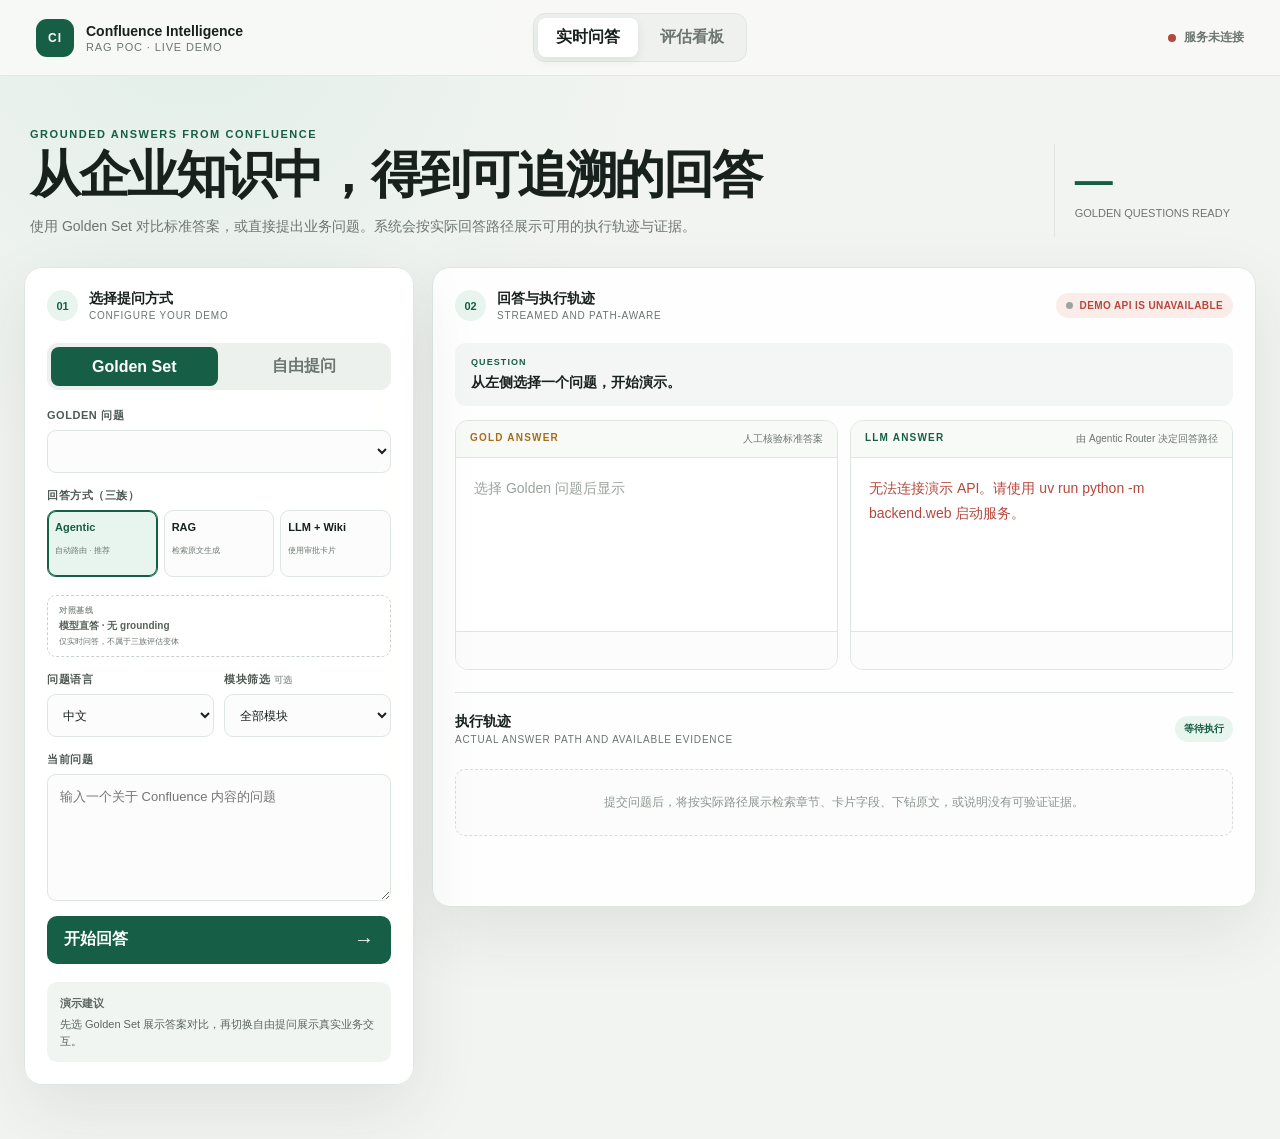
==== frontend/index.html @ 21d2061f "Refine frontend answer families and eval comparison" ====
<!doctype html>
<html lang="zh-CN">
  <head>
    <meta charset="utf-8" />
    <meta name="viewport" content="width=device-width, initial-scale=1" />
    <title>Confluence Intelligence · RAG PoC</title>
    <link rel="stylesheet" href="./style.css" />
  </head>
  <body>
    <header class="topbar">
      <a class="brand" href="#">
        <span class="brand-mark">CI</span>
        <span>
          <strong>Confluence Intelligence</strong>
          <small>RAG PoC · Live Demo</small>
        </span>
      </a>
      <nav class="tabs" aria-label="Main navigation">
        <button class="tab is-active" type="button" data-view="chat">实时问答</button>
        <button class="tab" type="button" data-view="evaluation">评估看板</button>
      </nav>
      <div id="systemStatus" class="system-status"><span></span>正在连接</div>
    </header>

    <div id="demoBanner" class="demo-banner" hidden></div>

    <main>
      <section id="chatView" class="view">
        <div class="hero">
          <div>
            <div class="eyebrow">Grounded answers from Confluence</div>
            <h1>从企业知识中，得到可追溯的回答</h1>
            <p>使用 Golden Set 对比标准答案，或直接提出业务问题。系统会按实际回答路径展示可用的执行轨迹与证据。</p>
          </div>
          <div class="hero-stat">
            <span id="goldenCount">—</span>
            <small>Golden questions ready</small>
          </div>
        </div>

        <div class="demo-layout">
          <aside class="control-panel">
            <div class="panel-title">
              <span>01</span>
              <div><strong>选择提问方式</strong><small>Configure your demo</small></div>
            </div>

            <div class="mode-switch" role="group" aria-label="Question mode">
              <button id="goldenModeBtn" class="is-active" type="button">Golden Set</button>
              <button id="freeModeBtn" type="button">自由提问</button>
            </div>

            <label class="field golden-only">
              <span>Golden 问题</span>
              <select id="goldenSelect"></select>
            </label>

            <div class="field">
              <span>回答方式（三族）</span>
              <div id="answerFamilyControl" class="answer-family-control" role="group" aria-label="Answer family">
                <button class="answer-family is-active" type="button" data-answer-family="agentic">
                  <strong>Agentic</strong><small>自动路由 · 推荐</small>
                </button>
                <button class="answer-family" type="button" data-answer-family="rag">
                  <strong>RAG</strong><small>检索原文生成</small>
                </button>
                <button class="answer-family" type="button" data-answer-family="llm-wiki">
                  <strong>LLM + Wiki</strong><small>使用审批卡片</small>
                </button>
              </div>
              <small id="answerModeHint" class="field-hint"></small>
            </div>

            <label id="cardModeField" class="field is-hidden">
              <span>LLM + Wiki 子模式</span>
              <select id="cardModeSelect">
                <option value="card-direct">卡片直答</option>
                <option value="card-grounding">卡片 + 回原文取证</option>
              </select>
            </label>

            <button id="directBaselineBtn" class="baseline-button" type="button" data-answer-family="llm-direct">
              <span>对照基线</span><strong>模型直答 · 无 grounding</strong><small>仅实时问答，不属于三族评估变体</small>
            </button>

            <div class="field-row">
              <label class="field golden-only">
                <span>问题语言</span>
                <select id="languageSelect">
                  <option value="zh">中文</option>
                  <option value="en">English</option>
                </select>
              </label>
              <label class="field">
                <span>模块筛选 <em>可选</em></span>
                <select id="moduleSelect">
                  <option value="">全部模块</option>
                </select>
              </label>
            </div>

            <form id="questionForm">
              <label class="field">
                <span>当前问题</span>
                <textarea id="queryInput" rows="5" placeholder="输入一个关于 Confluence 内容的问题"></textarea>
              </label>
              <button id="askBtn" class="primary-button" type="submit">
                <span>开始回答</span><span aria-hidden="true">→</span>
              </button>
            </form>

            <div class="tip">
              <strong>演示建议</strong>
              <span>先选 Golden Set 展示答案对比，再切换自由提问展示真实业务交互。</span>
            </div>
          </aside>

          <section class="answer-panel">
            <div class="answer-topline">
              <div class="panel-title">
                <span>02</span>
                <div><strong>回答与执行轨迹</strong><small>Streamed and path-aware</small></div>
              </div>
              <div id="answerStatus" class="answer-status is-idle"><i></i><span>等待提问</span></div>
            </div>

            <div id="activeQuestion" class="active-question">
              <small>QUESTION</small>
              <strong>从左侧选择一个问题，开始演示。</strong>
            </div>

            <div id="comparisonGrid" class="comparison-grid">
              <article id="goldAnswerCard" class="answer-card gold-card">
                <header><span>GOLD ANSWER</span><small>人工核验标准答案</small></header>
                <div id="goldAnswer" class="answer-copy is-empty">选择 Golden 问题后显示</div>
                <footer id="goldMeta"></footer>
              </article>
              <article class="answer-card llm-card">
                <header><span>LLM ANSWER</span><small id="answerSourceLabel">由 Agentic Router 决定回答路径</small></header>
                <div id="llmAnswer" class="answer-copy is-empty">回答将在这里流式显示</div>
                <footer id="llmMeta"></footer>
              </article>
            </div>

            <div class="evidence-section">
              <div class="evidence-heading">
                <div><strong id="evidenceTitle">执行轨迹</strong><span id="evidenceSubtitle">Actual answer path and available evidence</span></div>
                <span id="evidenceCount" class="count-chip">等待执行</span>
              </div>
              <div id="executionTrace" class="execution-trace"></div>
              <div id="evidenceList" class="evidence-list">
                <div class="empty-state">提交问题后，将按实际路径展示检索章节、卡片字段、下钻原文，或说明没有可验证证据。</div>
              </div>
            </div>
          </section>
        </div>
      </section>

      <section id="evaluationView" class="view evaluation-dashboard" hidden>
        <div class="eval-heading">
          <div><div class="eyebrow">Offline evaluation</div><h1>评估看板</h1><p>同一冻结 Golden Set 下的方案横向对比。</p></div>
          <div class="eval-actions">
            <button id="reloadEvalBtn" type="button">刷新报告</button>
            <button id="printEvalBtn" type="button">导出 / 打印</button>
          </div>
        </div>
        <div id="evalNotice" class="eval-notice" hidden></div>
        <div id="evalReportContent" hidden>
          <section id="overview" class="overview"></section>
          <section class="eval-band">
            <div class="section-header"><h2>三族横向对比</h2><p>每族选择 recall@8 最好的评估变体，对比召回、忠实度、卡片覆盖和下钻风险。</p></div>
            <div id="familyComparison" class="family-comparison"></div>
          </section>
          <section class="eval-band">
            <div class="section-header"><h2>Variant Ladder</h2><p>查看各技术变体的 recall@8 分布；方案结论需结合三族横向指标与真实评估数据。</p></div>
            <div id="variantChart" class="chart"></div>
            <div id="variantTable" class="table-wrap"></div>
          </section>

          <section class="eval-band eval-split">
            <div>
              <div class="section-header">
                <h2>Card Value</h2>
                <p>Association recall 展示页面覆盖率；drill miss rate 展示精确答案风险。</p>
              </div>
              <div id="cardMetrics" class="metric-list"></div>
            </div>
            <div>
              <div class="section-header">
                <h2>Golden Types</h2>
                <p>覆盖单跳、多跳、精确查找、指针下钻和无答案问题。</p>
              </div>
              <div id="typeDistribution" class="type-list"></div>
            </div>
          </section>

          <section class="eval-band">
            <div class="section-header eval-controls-header">
              <div>
                <h2>Question Drilldown</h2>
                <p>按方案与问题类型检查召回章节、答案和 grounding 行为。</p>
              </div>
              <div class="eval-filters">
                <select id="variantSelect"></select>
                <select id="typeSelect"><option value="all">全部类型</option></select>
              </div>
            </div>
            <div id="items" class="eval-items"></div>
          </section>
        </div>
      </section>
    </main>

    <script src="./app.js"></script>
  </body>
</html>
---- frontend/style.css ----
:root {
  --bg: #f2f4f1;
  --panel: #ffffff;
  --ink: #18211d;
  --muted: #6c756f;
  --line: #dfe5e0;
  --green: #165f46;
  --green-bright: #20a474;
  --green-soft: #e8f5ef;
  --gold: #a56e18;
  --gold-soft: #fbf4e5;
  --red: #b5473c;
  --shadow: 0 24px 70px rgba(31, 48, 39, 0.09);
}

* { box-sizing: border-box; }
body {
  margin: 0;
  min-width: 320px;
  color: var(--ink);
  background: radial-gradient(circle at 15% 0%, #e3efe9 0, transparent 30%), var(--bg);
  font-family: Inter, "Segoe UI", "Microsoft YaHei", sans-serif;
}
button, select, textarea { font: inherit; }
button, select { cursor: pointer; }
button:focus-visible, select:focus-visible, textarea:focus-visible { outline: 3px solid rgba(32, 164, 116, .2); outline-offset: 2px; }
[hidden], .is-hidden { display: none !important; }

.topbar {
  position: sticky; top: 0; z-index: 10;
  display: grid; grid-template-columns: 1fr auto 1fr; align-items: center; gap: 24px;
  min-height: 76px; padding: 0 36px;
  border-bottom: 1px solid rgba(223, 229, 224, .85);
  background: rgba(249, 250, 248, .9); backdrop-filter: blur(18px);
}
.brand { display: flex; align-items: center; gap: 12px; color: inherit; text-decoration: none; width: fit-content; }
.brand-mark { display: grid; place-items: center; width: 38px; height: 38px; border-radius: 11px; color: white; background: var(--green); font-size: 12px; font-weight: 800; letter-spacing: .08em; }
.brand strong, .brand small { display: block; }
.brand strong { font-size: 14px; }
.brand small { margin-top: 2px; color: var(--muted); font-size: 11px; text-transform: uppercase; letter-spacing: .08em; }
.tabs { display: flex; gap: 4px; padding: 4px; border: 1px solid var(--line); border-radius: 12px; background: #eef1ee; }
.tab { padding: 9px 18px; border: 0; border-radius: 8px; color: var(--muted); background: transparent; font-weight: 700; }
.tab.is-active { color: var(--ink); background: white; box-shadow: 0 3px 12px rgba(25, 45, 34, .08); }
.system-status { justify-self: end; display: flex; align-items: center; gap: 8px; color: var(--muted); font-size: 12px; font-weight: 700; }
.system-status span { width: 8px; height: 8px; border-radius: 50%; background: #9aa39d; }
.system-status.is-online span { background: var(--green-bright); box-shadow: 0 0 0 5px rgba(32, 164, 116, .12); }
.system-status.is-error span { background: var(--red); }
.demo-banner { display: flex; gap: 14px; padding: 10px 36px; color: #795010; background: var(--gold-soft); border-bottom: 1px solid #ead8b4; font-size: 12px; }

main { width: min(1480px, calc(100% - 48px)); margin: 0 auto 54px; }
.hero { display: flex; justify-content: space-between; align-items: end; gap: 30px; padding: 52px 6px 30px; }
.eyebrow { color: var(--green); font-size: 11px; font-weight: 800; letter-spacing: .14em; text-transform: uppercase; }
h1, h2, p { margin: 0; }
h1 { margin-top: 8px; max-width: 760px; font-size: clamp(30px, 4vw, 52px); line-height: 1.07; letter-spacing: -.045em; }
.hero p, .eval-heading p { margin-top: 12px; color: var(--muted); font-size: 14px; line-height: 1.6; }
.hero-stat { min-width: 170px; padding: 18px 20px; border-left: 1px solid var(--line); }
.hero-stat span, .hero-stat small { display: block; }
.hero-stat span { font-size: 38px; line-height: 1; font-weight: 800; color: var(--green); }
.hero-stat small { margin-top: 7px; color: var(--muted); font-size: 11px; text-transform: uppercase; }

.demo-layout { display: grid; grid-template-columns: 390px minmax(0, 1fr); gap: 18px; align-items: start; }
.control-panel, .answer-panel, .eval-band, .kpi {
  border: 1px solid var(--line); border-radius: 18px; background: rgba(255, 255, 255, .94); box-shadow: var(--shadow);
}
.control-panel { position: sticky; top: 96px; padding: 22px; }
.answer-panel { min-height: 640px; padding: 22px; }
.panel-title { display: flex; align-items: center; gap: 11px; }
.panel-title > span { display: grid; place-items: center; width: 31px; height: 31px; border-radius: 50%; color: var(--green); background: var(--green-soft); font-size: 11px; font-weight: 800; }
.panel-title strong, .panel-title small { display: block; }
.panel-title strong { font-size: 14px; }
.panel-title small { margin-top: 2px; color: var(--muted); font-size: 10px; letter-spacing: .08em; text-transform: uppercase; }
.mode-switch { display: grid; grid-template-columns: 1fr 1fr; gap: 3px; margin: 22px 0 18px; padding: 4px; border-radius: 11px; background: #edf1ee; }
.mode-switch button { min-height: 39px; border: 0; border-radius: 8px; color: var(--muted); background: transparent; font-weight: 700; }
.mode-switch button.is-active { color: white; background: var(--green); }
.field { display: grid; gap: 7px; margin-bottom: 15px; }
.field > span { color: #4f5953; font-size: 11px; font-weight: 800; letter-spacing: .05em; text-transform: uppercase; }
.field em { color: #9aa39d; font-size: 9px; font-style: normal; }
.field-hint { margin-top: -1px; color: var(--muted); font-size: 10px; line-height: 1.45; }
.answer-family-control { display: grid; grid-template-columns: repeat(3, 1fr); gap: 6px; }
.answer-family {
  display: grid; gap: 4px; min-width: 0; min-height: 67px; padding: 10px 7px;
  border: 1px solid var(--line); border-radius: 9px; color: var(--muted); background: #fbfcfb; text-align: left;
}
.answer-family strong, .answer-family small { overflow: hidden; text-overflow: ellipsis; }
.answer-family strong { color: var(--ink); font-size: 11px; white-space: nowrap; }
.answer-family small { font-size: 8px; line-height: 1.35; }
.answer-family.is-active { border-color: var(--green); background: var(--green-soft); box-shadow: inset 0 0 0 1px var(--green); }
.answer-family.is-active strong { color: var(--green); }
.baseline-button {
  display: grid; gap: 3px; width: 100%; margin: -4px 0 15px; padding: 9px 11px;
  border: 1px dashed #c9d1cc; border-radius: 9px; color: var(--muted); background: transparent; text-align: left;
}
.baseline-button span { color: #8b958f; font-size: 8px; font-weight: 800; letter-spacing: .08em; text-transform: uppercase; }
.baseline-button strong { color: #566159; font-size: 10px; }
.baseline-button small { font-size: 8px; }
.baseline-button.is-active { border-style: solid; border-color: #a56e18; background: var(--gold-soft); }
.field-row { display: grid; grid-template-columns: 1fr 1fr; gap: 10px; }
select, textarea { width: 100%; border: 1px solid var(--line); border-radius: 9px; color: var(--ink); background: #fbfcfb; }
select { min-height: 43px; padding: 0 11px; font-size: 12px; }
textarea { min-height: 118px; padding: 12px; resize: vertical; font-size: 13px; line-height: 1.55; }
textarea[readonly] { color: #46514a; background: #f3f6f4; }
.primary-button { display: flex; justify-content: space-between; align-items: center; width: 100%; min-height: 48px; padding: 0 17px; border: 0; border-radius: 10px; color: white; background: var(--green); font-weight: 800; }
.primary-button:hover { background: #0f523b; }
.primary-button:disabled { cursor: wait; opacity: .65; }
.primary-button span:last-child { font-size: 20px; font-weight: 400; }
.tip { display: grid; gap: 5px; margin-top: 18px; padding: 13px; border-radius: 10px; color: #5b655f; background: #f1f5f2; font-size: 11px; line-height: 1.5; }

.answer-topline, .evidence-heading, .eval-heading { display: flex; justify-content: space-between; align-items: center; gap: 20px; }
.answer-status { display: flex; align-items: center; gap: 7px; padding: 7px 10px; border-radius: 999px; color: var(--muted); background: #f1f3f1; font-size: 10px; font-weight: 800; text-transform: uppercase; letter-spacing: .04em; }
.answer-status i { width: 7px; height: 7px; border-radius: 50%; background: #9ca49f; }
.answer-status.is-working { color: var(--green); background: var(--green-soft); }
.answer-status.is-working i { background: var(--green-bright); animation: pulse 1s infinite; }
.answer-status.is-complete { color: var(--green); background: var(--green-soft); }
.answer-status.is-complete i { background: var(--green-bright); }
.answer-status.is-error { color: var(--red); background: #faece9; }
.active-question { margin: 22px 0 14px; padding: 14px 16px; border-radius: 11px; background: #f3f6f4; }
.active-question small, .active-question strong { display: block; }
.active-question small { margin-bottom: 5px; color: var(--green); font-size: 9px; font-weight: 800; letter-spacing: .12em; }
.active-question strong { font-size: 14px; line-height: 1.45; }
.comparison-grid { display: grid; grid-template-columns: 1fr 1fr; gap: 12px; }
.comparison-grid.single { grid-template-columns: 1fr; }
.answer-card { display: flex; flex-direction: column; min-height: 250px; overflow: hidden; border: 1px solid var(--line); border-radius: 13px; background: white; }
.answer-card header { display: flex; justify-content: space-between; gap: 10px; padding: 11px 14px; border-bottom: 1px solid var(--line); background: #f8faf8; }
.answer-card header span { color: var(--green); font-size: 10px; font-weight: 900; letter-spacing: .12em; }
.gold-card header span { color: var(--gold); }
.answer-card header small { color: var(--muted); font-size: 10px; }
.answer-copy { flex: 1; padding: 18px; font-size: 14px; line-height: 1.72; white-space: pre-wrap; }
.answer-copy.is-empty { color: #9aa39d; }
.answer-copy.streaming::after { content: ""; display: inline-block; width: 7px; height: 15px; margin-left: 3px; vertical-align: -2px; background: var(--green); animation: blink .8s infinite; }
.error-copy { color: var(--red); }
.answer-card footer { display: flex; flex-wrap: wrap; gap: 6px; min-height: 38px; padding: 8px 12px; border-top: 1px solid var(--line); background: #fbfcfb; }
.answer-card footer span, .module-tags span { padding: 4px 7px; border-radius: 999px; color: #5e6c64; background: #edf2ef; font-size: 9px; font-weight: 700; }
.evidence-section { margin-top: 22px; padding-top: 20px; border-top: 1px solid var(--line); }
.evidence-heading strong, .evidence-heading span { display: block; }
.evidence-heading strong { font-size: 14px; }
.evidence-heading div > span { margin-top: 3px; color: var(--muted); font-size: 10px; text-transform: uppercase; letter-spacing: .08em; }
.count-chip { padding: 6px 9px; border-radius: 999px; color: var(--green); background: var(--green-soft); font-size: 10px; font-weight: 800; }
.evidence-list { display: grid; gap: 8px; margin-top: 12px; }
.execution-trace { display: flex; flex-wrap: wrap; gap: 6px; margin-top: 12px; }
.trace-step { display: flex; align-items: center; gap: 6px; padding: 6px 8px; border: 1px solid #dce7e1; border-radius: 999px; color: #546159; background: #f4f8f5; font-size: 9px; }
.trace-step span { display: grid; place-items: center; width: 16px; height: 16px; border-radius: 50%; color: white; background: var(--green); font-size: 8px; }
.trace-step strong { font-weight: 700; }
.evidence-card { display: grid; grid-template-columns: 34px minmax(0, 1fr) auto; gap: 12px; align-items: start; padding: 12px; border: 1px solid var(--line); border-radius: 10px; background: #fbfcfb; }
.evidence-rank { color: #a4ada7; font: 700 11px Consolas, monospace; }
.evidence-title { display: flex; flex-wrap: wrap; gap: 8px; align-items: center; }
.evidence-title a, .evidence-title strong { color: var(--ink); font-size: 12px; font-weight: 800; text-decoration: none; }
.evidence-title a:hover { color: var(--green); }
.evidence-title code { color: var(--muted); font-size: 9px; }
.evidence-card p { margin: 5px 0 7px; color: var(--muted); font-size: 10px; }
.module-tags { display: flex; flex-wrap: wrap; gap: 4px; }
.score-value { color: var(--green); font: 700 10px Consolas, monospace; }
.evidence-kind { padding: 4px 7px; border-radius: 999px; color: #6d5a28; background: var(--gold-soft); font-size: 8px; font-weight: 800; text-transform: uppercase; }
.card-evidence { display: grid; grid-template-columns: 34px minmax(0, 1fr); gap: 12px; padding: 13px; border: 1px solid #dce7e1; border-radius: 10px; background: #f8fbf9; }
.card-field-title { display: flex; flex-wrap: wrap; gap: 7px; align-items: center; }
.card-field-title strong { font-size: 12px; }
.card-field-title span { padding: 4px 7px; border-radius: 999px; color: var(--green); background: var(--green-soft); font-size: 8px; font-weight: 800; }
.card-evidence p { margin: 7px 0; color: #4f5c55; font-size: 11px; line-height: 1.55; }
.card-sources { display: flex; flex-wrap: wrap; gap: 5px; }
.card-sources a { color: #66736b; font-size: 9px; text-decoration: underline; text-decoration-color: #b9c6be; text-underline-offset: 2px; }
.empty-state { padding: 24px; border: 1px dashed #d7ddd8; border-radius: 10px; color: #8c9690; background: #fbfcfb; text-align: center; font-size: 12px; }
.empty-state.is-loading { color: var(--green); }

.eval-heading { padding: 52px 4px 28px; }
.eval-heading button { min-height: 40px; padding: 0 14px; border: 1px solid var(--line); border-radius: 9px; background: white; font-weight: 700; }
.overview { display: grid; grid-template-columns: repeat(4, 1fr); gap: 12px; }
.kpi { display: grid; gap: 8px; min-height: 130px; padding: 18px; }
.kpi span, .kpi small { color: var(--muted); font-size: 11px; }
.kpi strong { margin-top: 8px; font-size: 24px; }
.eval-band { margin-top: 14px; padding: 22px; }
.section-header { margin-bottom: 18px; }
.section-header h2 { font-size: 18px; }
.section-header p { margin-top: 5px; color: var(--muted); font-size: 11px; }
.family-comparison { display: grid; grid-template-columns: repeat(3, 1fr); gap: 10px; }
.family-demo-note { grid-column: 1 / -1; padding: 10px 12px; border: 1px solid #ead8b4; border-radius: 9px; color: #795010; background: var(--gold-soft); font-size: 10px; }
.family-card { overflow: hidden; border: 1px solid var(--line); border-radius: 11px; background: #fbfcfb; }
.family-card header { display: grid; gap: 7px; min-height: 98px; padding: 14px; border-bottom: 1px solid var(--line); }
.family-card header div { display: grid; gap: 5px; }
.family-card header span { color: var(--green); font-size: 12px; font-weight: 900; }
.family-card header strong { font-size: 10px; line-height: 1.4; }
.family-card header small { color: var(--muted); font-size: 9px; line-height: 1.4; }
.family-card.llm-wiki header span { color: #6f4bb2; }
.family-card.agentic header span { color: #176b87; }
.family-metrics { display: grid; grid-template-columns: 1fr 1fr; }
.family-metric { display: grid; gap: 4px; padding: 11px 13px; border-right: 1px solid var(--line); border-bottom: 1px solid var(--line); }
.family-metric:nth-child(even) { border-right: 0; }
.family-metric:nth-last-child(-n + 2) { border-bottom: 0; }
.family-metric span { color: var(--muted); font-size: 8px; font-weight: 800; letter-spacing: .04em; text-transform: uppercase; }
.family-metric strong { font-size: 17px; }
.family-metric strong.good { color: var(--green); }
.family-metric strong.warn { color: #9a5c11; }
.family-metric strong.bad { color: var(--red); }
.family-metric strong.neutral { color: var(--muted); }
.chart { display: grid; gap: 8px; margin-bottom: 20px; }
.bar-row { display: grid; grid-template-columns: 260px 1fr 50px; gap: 12px; align-items: center; }
.bar-row > div:first-child { display: flex; gap: 8px; min-width: 0; font-size: 11px; }
.bar-row span { overflow: hidden; color: var(--muted); text-overflow: ellipsis; white-space: nowrap; }
.bar-track { height: 10px; overflow: hidden; border-radius: 999px; background: #edf1ee; }
.bar-track i { display: block; height: 100%; border-radius: inherit; background: linear-gradient(90deg, var(--green), var(--green-bright)); }
.bar-row b { color: var(--green); font-size: 11px; text-align: right; }
.table-wrap { overflow: auto; border: 1px solid var(--line); border-radius: 10px; }
table { width: 100%; border-collapse: collapse; font-size: 11px; }
th, td { padding: 11px; border-bottom: 1px solid var(--line); text-align: left; white-space: nowrap; }
th { color: var(--muted); background: #f6f8f6; }
.eval-actions, .eval-filters { display: flex; gap: 8px; align-items: center; }
.eval-notice { margin-top: 16px; }
.demo-gate { display: flex; align-items: center; justify-content: space-between; gap: 20px; padding: 20px; border: 1px solid #ead8b4; border-radius: 13px; color: #6e4b16; background: var(--gold-soft); }
.demo-gate strong { font-size: 14px; }
.demo-gate p { margin-top: 6px; color: #86632b; font-size: 11px; line-height: 1.55; }
.demo-gate button { flex: 0 0 auto; min-height: 40px; padding: 0 14px; border: 1px solid #d8bd88; border-radius: 9px; color: #6e4b16; background: white; font-weight: 800; }
.eval-split { display: grid; grid-template-columns: 1.2fr .8fr; gap: 24px; }
.eval-controls-header { display: flex; flex-direction: row; justify-content: space-between; align-items: start; gap: 18px; }
.eval-filters select { width: auto; min-width: 180px; background: white; }
.eval-kpi-top { display: flex; align-items: center; justify-content: space-between; gap: 12px; }
.eval-kpi-top i { width: 9px; height: 9px; border-radius: 50%; background: #9ca49f; box-shadow: 0 0 0 4px rgba(108, 117, 111, .12); }
.eval-kpi-top i.primary, .eval-kpi-top i.neutral { background: var(--green); box-shadow: 0 0 0 4px rgba(22, 95, 70, .12); }
.eval-kpi-top i.good { background: var(--green-bright); box-shadow: 0 0 0 4px rgba(32, 164, 116, .12); }
.eval-kpi-top i.warn { background: #ba721a; box-shadow: 0 0 0 4px rgba(186, 114, 26, .12); }
.eval-kpi-top i.bad { background: var(--red); box-shadow: 0 0 0 4px rgba(181, 71, 60, .12); }
.kpi small.good { color: var(--green); }
.kpi small.warn { color: #9a5c11; }
.kpi small.bad { color: var(--red); }
.bar-row.is-leader { padding: 7px 9px; border: 1px solid #cfe8dc; border-radius: 8px; background: var(--green-soft); }
.bar-track i.good { background: linear-gradient(90deg, var(--green), var(--green-bright)); }
.bar-track i.warn { background: linear-gradient(90deg, #9a5c11, #d69940); }
.bar-track i.bad { background: linear-gradient(90deg, var(--red), #d9796f); }
.bar-row b.good { color: var(--green); }
.bar-row b.warn { color: #9a5c11; }
.bar-row b.bad { color: var(--red); }
.variant-name { font-weight: 800; }
.tag-row { display: flex; flex-wrap: wrap; gap: 4px; margin-top: 5px; }
.tag, .metric-chip {
  display: inline-flex; align-items: center; min-height: 21px; padding: 0 7px;
  border-radius: 999px; color: var(--muted); background: #edf2ef; font-size: 9px; font-weight: 800;
}
.tag.good, .metric-chip.good { color: var(--green); background: var(--green-soft); }
.tag.primary { color: #176b87; background: #e4f2f5; }
.tag.accent { color: #6f4bb2; background: #f0eafa; }
.metric-chip.warn { color: #9a5c11; background: #fbf1df; }
.metric-chip.bad { color: var(--red); background: #faece9; }
.metric-list, .type-list, .eval-items { display: grid; gap: 10px; }
.metric-row { display: grid; grid-template-columns: minmax(0, 1fr) auto; gap: 14px; align-items: center; padding: 12px; border: 1px solid var(--line); border-radius: 10px; background: #fbfcfb; }
.metric-row > div:first-child { display: grid; gap: 5px; }
.metric-row > div:first-child span { color: var(--muted); font-size: 10px; }
.metric-pair { display: grid; grid-template-columns: repeat(2, 110px); gap: 7px; }
.score { display: grid; gap: 3px; padding: 9px; border-radius: 8px; color: var(--muted); background: #edf2ef; }
.score span { font-size: 8px; font-weight: 800; letter-spacing: .04em; text-transform: uppercase; }
.score strong { font-size: 18px; }
.score.good { color: var(--green); background: var(--green-soft); }
.score.warn { color: #9a5c11; background: #fbf1df; }
.score.bad { color: var(--red); background: #faece9; }
.type-row { display: grid; grid-template-columns: 160px minmax(80px, 1fr) 30px; gap: 9px; align-items: center; min-height: 30px; font-size: 10px; }
.type-row > div:first-child { display: flex; align-items: center; gap: 7px; min-width: 0; }
.type-row > div:first-child i { width: 8px; height: 8px; flex: 0 0 auto; border-radius: 50%; background: var(--type-color); }
.type-row .bar-track i { background: var(--type-color); }
.type-row strong { text-align: right; }
.eval-item { padding: 13px; border: 1px solid var(--line); border-left: 4px solid var(--green-bright); border-radius: 10px; background: #fbfcfb; }
.eval-item.is-miss { border-left-color: var(--red); background: #fffafa; }
.eval-item-head { display: flex; justify-content: space-between; gap: 12px; }
.eval-item h3 { margin: 0; font-size: 12px; line-height: 1.45; }
.eval-item-head > b { height: fit-content; padding: 5px 8px; border-radius: 999px; font-size: 9px; text-transform: uppercase; }
.eval-item-head > b.good { color: var(--green); background: var(--green-soft); }
.eval-item-head > b.bad { color: var(--red); background: #faece9; }
.eval-item-tags { display: flex; flex-wrap: wrap; gap: 5px; margin-top: 7px; }
.eval-item-tags span { padding: 4px 7px; border-radius: 999px; color: #5e6c64; background: #edf2ef; font-size: 9px; }
.eval-details { display: grid; gap: 6px; margin-top: 10px; color: var(--muted); font-size: 10px; line-height: 1.5; }
.eval-details code { overflow-wrap: anywhere; white-space: normal; }

@keyframes blink { 50% { opacity: 0; } }
@keyframes pulse { 50% { transform: scale(1.5); opacity: .4; } }
@media (max-width: 1050px) {
  .topbar { grid-template-columns: 1fr auto; }
  .tabs { order: 3; grid-column: 1 / -1; justify-self: center; margin-bottom: 10px; }
  .demo-layout { grid-template-columns: 1fr; }
  .control-panel { position: static; }
}
@media (max-width: 760px) {
  .topbar { padding: 12px 16px; }
  .system-status { display: none; }
  main { width: min(100% - 24px, 1480px); }
  .hero, .eval-heading { align-items: start; flex-direction: column; padding-top: 30px; }
  .hero-stat { padding-left: 0; border-left: 0; }
  .comparison-grid, .overview { grid-template-columns: 1fr; }
  .family-comparison { grid-template-columns: 1fr; }
  .eval-split { grid-template-columns: 1fr; }
  .eval-controls-header, .eval-actions, .eval-filters, .metric-row, .demo-gate { align-items: stretch; flex-direction: column; }
  .eval-filters select { width: 100%; }
  .metric-row { grid-template-columns: 1fr; }
  .metric-pair { grid-template-columns: 1fr 1fr; }
  .type-row { grid-template-columns: 1fr; }
  .field-row { grid-template-columns: 1fr; }
  .bar-row { grid-template-columns: 1fr; }
}

@media print {
  .topbar, .demo-banner, #chatView, .eval-actions { display: none !important; }
  #evaluationView { display: block !important; }
  body { background: white; }
  main { width: 100%; margin: 0; }
  .eval-band, .kpi { box-shadow: none; break-inside: avoid; }
}
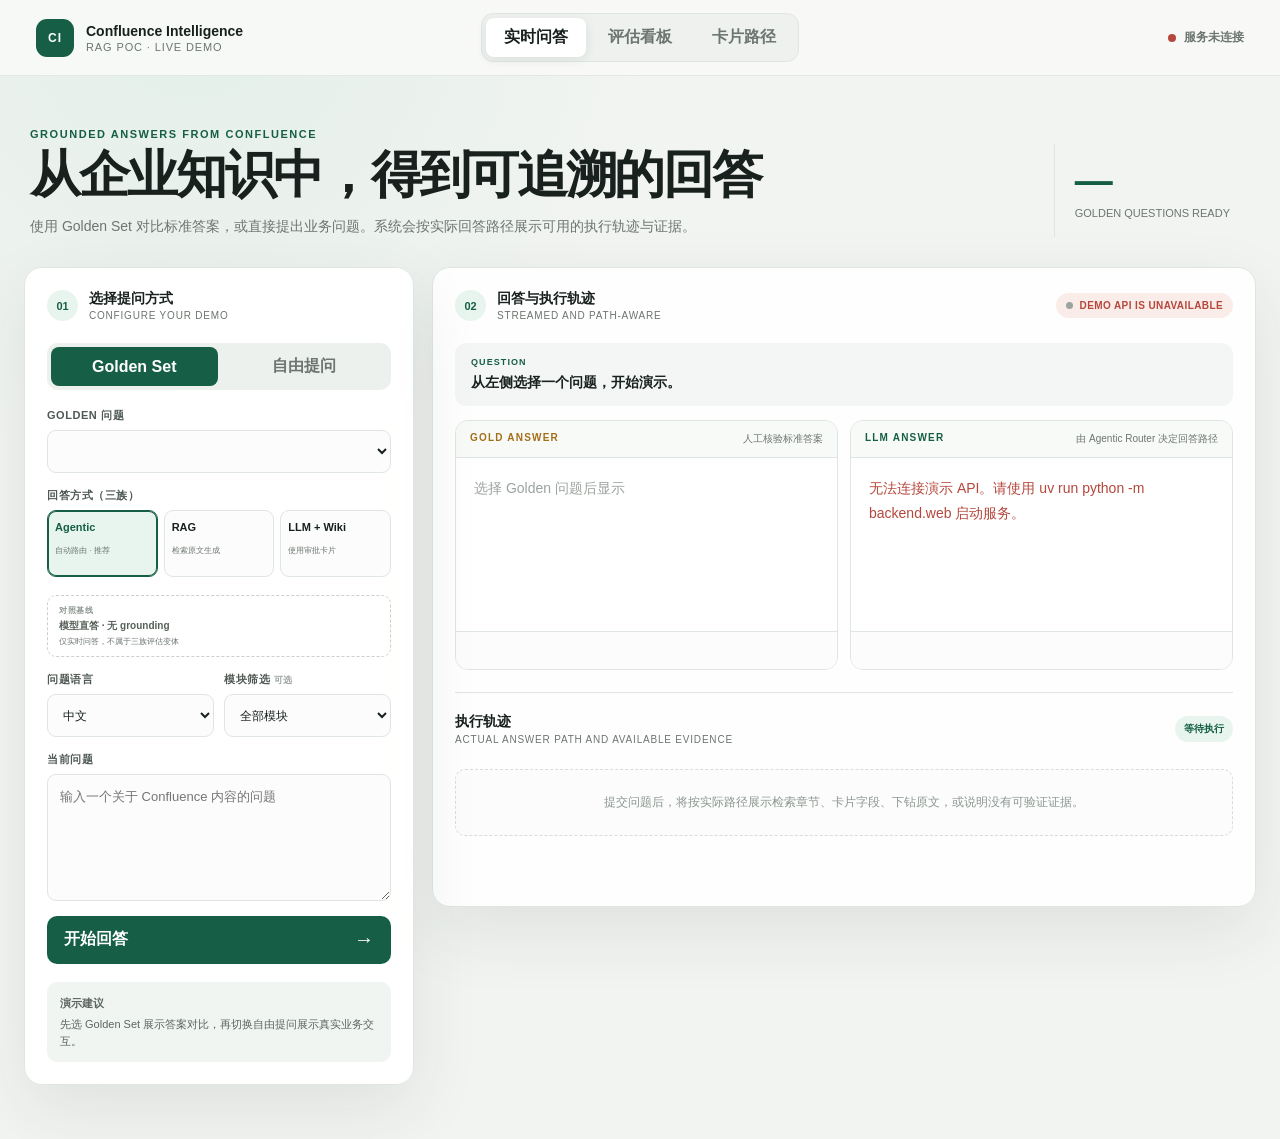
==== commit 99173511: "Add card visualizer (codex) + GET /api/cards endpoint codex built frontend/cards.html (card browser " ====
--- a/frontend/index.html
+++ b/frontend/index.html
@@ -18,6 +18,7 @@
       <nav class="tabs" aria-label="Main navigation">
         <button class="tab is-active" type="button" data-view="chat">实时问答</button>
         <button class="tab" type="button" data-view="evaluation">评估看板</button>
+        <a class="tab" href="./cards.html" style="text-decoration:none">卡片路径</a>
       </nav>
       <div id="systemStatus" class="system-status"><span></span>正在连接</div>
     </header>
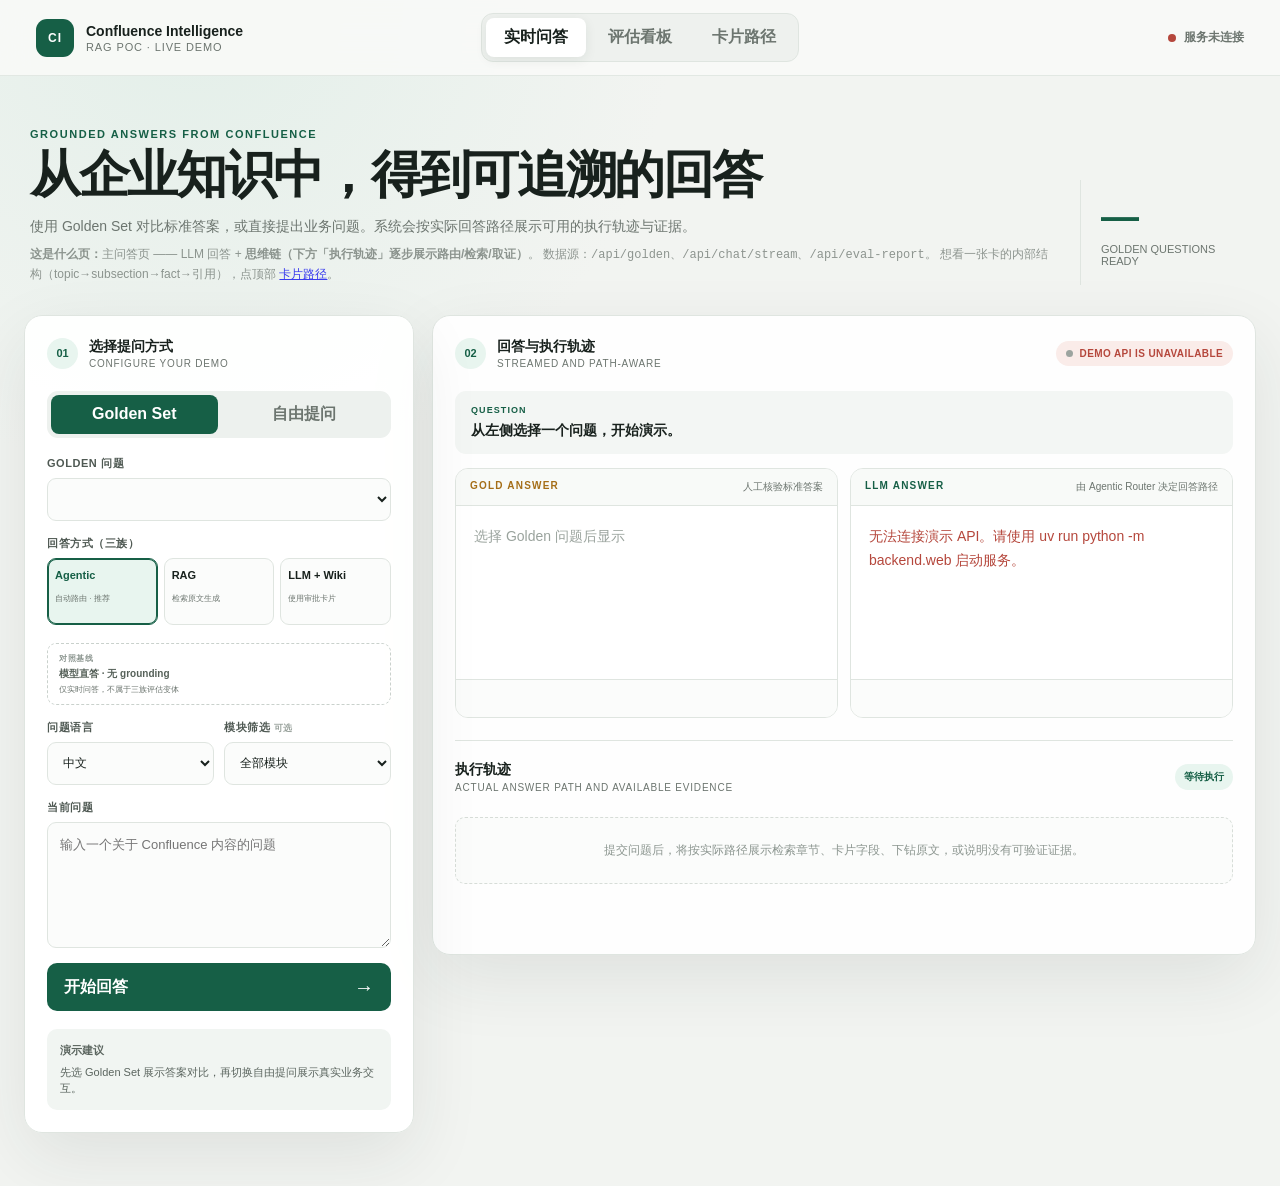
==== commit 13265d36: "Align demo to MDC: synthetic corpus, card LLM-router, card wiki-summary, flow.html decision diagrams" ====
--- a/frontend/index.html
+++ b/frontend/index.html
@@ -32,6 +32,11 @@
             <div class="eyebrow">Grounded answers from Confluence</div>
             <h1>从企业知识中，得到可追溯的回答</h1>
             <p>使用 Golden Set 对比标准答案，或直接提出业务问题。系统会按实际回答路径展示可用的执行轨迹与证据。</p>
+            <p style="margin-top:8px;font-size:12px;opacity:.75">
+              <strong>这是什么页：</strong>主问答页 —— LLM 回答 + <strong>思维链（下方「执行轨迹」逐步展示路由/检索/取证）</strong>。
+              数据源：<code>/api/golden</code>、<code>/api/chat/stream</code>、<code>/api/eval-report</code>。
+              想看一张卡的内部结构（topic→subsection→fact→引用），点顶部 <a href="./cards.html">卡片路径</a>。
+            </p>
           </div>
           <div class="hero-stat">
             <span id="goldenCount">—</span>
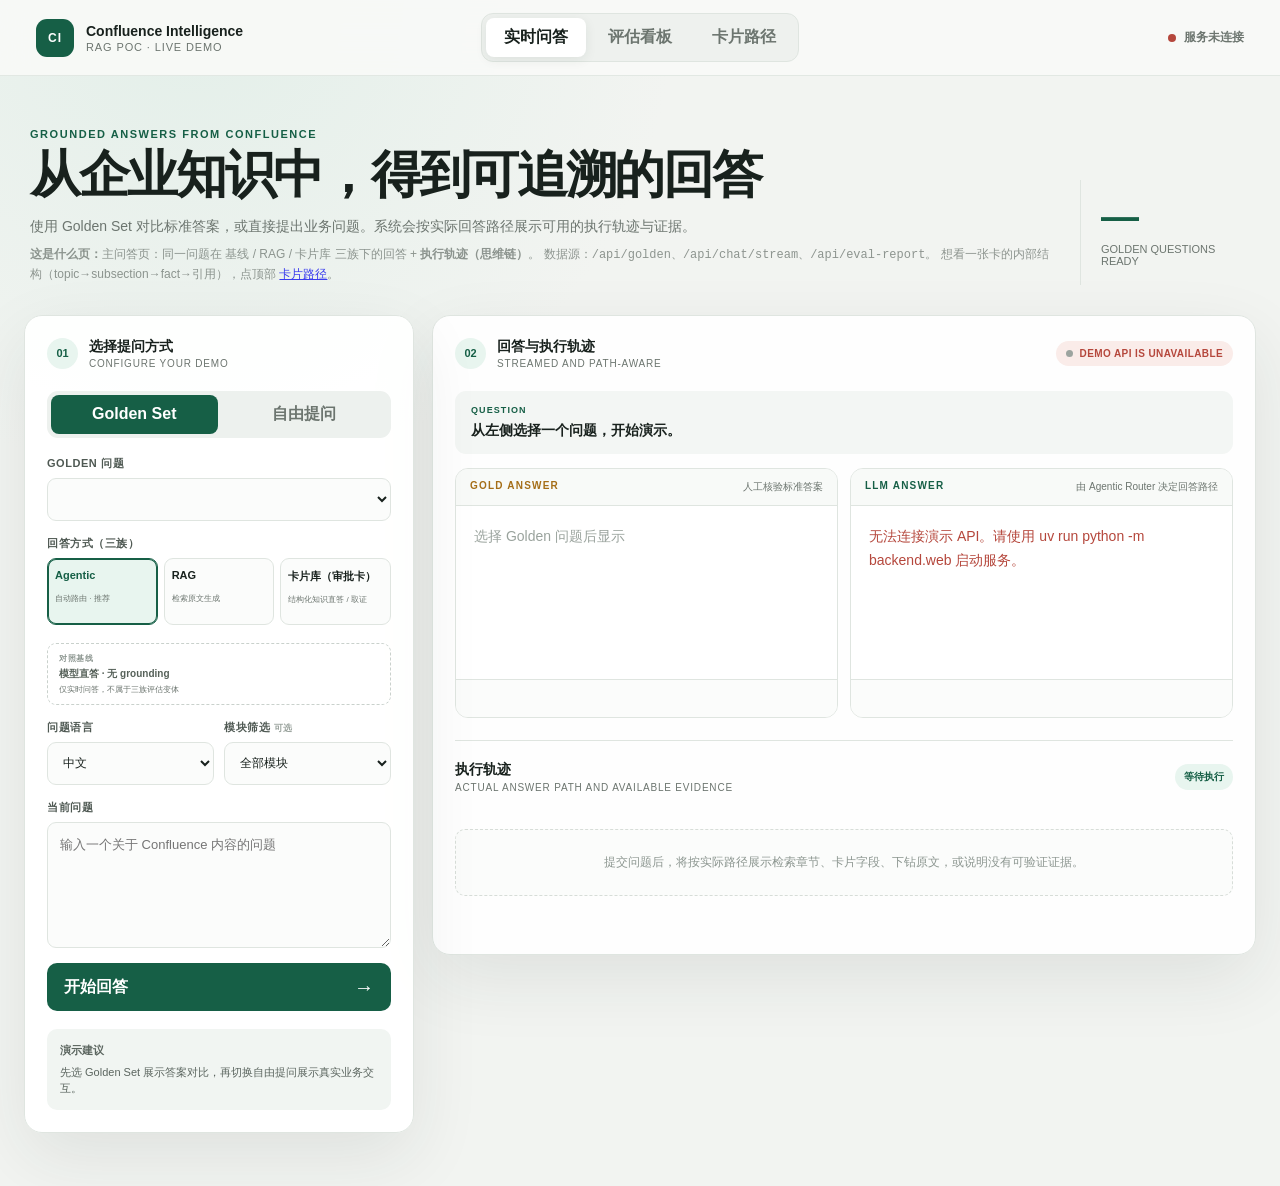
==== commit d6b2a99d: "Add evidence clarity, fact conflicts, and knowledge map" ====
--- a/frontend/index.html
+++ b/frontend/index.html
@@ -33,7 +33,7 @@
             <h1>从企业知识中，得到可追溯的回答</h1>
             <p>使用 Golden Set 对比标准答案，或直接提出业务问题。系统会按实际回答路径展示可用的执行轨迹与证据。</p>
             <p style="margin-top:8px;font-size:12px;opacity:.75">
-              <strong>这是什么页：</strong>主问答页 —— LLM 回答 + <strong>思维链（下方「执行轨迹」逐步展示路由/检索/取证）</strong>。
+              <strong>这是什么页：</strong>主问答页：同一问题在 基线 / RAG / 卡片库 三族下的回答 + <strong>执行轨迹（思维链）</strong>。
               数据源：<code>/api/golden</code>、<code>/api/chat/stream</code>、<code>/api/eval-report</code>。
               想看一张卡的内部结构（topic→subsection→fact→引用），点顶部 <a href="./cards.html">卡片路径</a>。
             </p>
@@ -71,18 +71,19 @@
                   <strong>RAG</strong><small>检索原文生成</small>
                 </button>
                 <button class="answer-family" type="button" data-answer-family="llm-wiki">
-                  <strong>LLM + Wiki</strong><small>使用审批卡片</small>
+                  <strong>卡片库（审批卡）</strong><small>结构化知识直答 / 取证</small>
                 </button>
               </div>
               <small id="answerModeHint" class="field-hint"></small>
             </div>
 
             <label id="cardModeField" class="field is-hidden">
-              <span>LLM + Wiki 子模式</span>
+              <span>卡片库（审批卡）子模式</span>
               <select id="cardModeSelect">
                 <option value="card-direct">卡片直答</option>
                 <option value="card-grounding">卡片 + 回原文取证</option>
               </select>
+              <small id="cardModeHint" class="card-mode-hint"></small>
             </label>
 
             <button id="directBaselineBtn" class="baseline-button" type="button" data-answer-family="llm-direct">
@@ -153,6 +154,7 @@
                 <div><strong id="evidenceTitle">执行轨迹</strong><span id="evidenceSubtitle">Actual answer path and available evidence</span></div>
                 <span id="evidenceCount" class="count-chip">等待执行</span>
               </div>
+              <div id="evidenceProvenance" class="evidence-provenance" aria-live="polite"></div>
               <div id="executionTrace" class="execution-trace"></div>
               <div id="evidenceList" class="evidence-list">
                 <div class="empty-state">提交问题后，将按实际路径展示检索章节、卡片字段、下钻原文，或说明没有可验证证据。</div>
--- a/frontend/style.css
+++ b/frontend/style.css
@@ -76,6 +76,7 @@
 .field > span { color: #4f5953; font-size: 11px; font-weight: 800; letter-spacing: .05em; text-transform: uppercase; }
 .field em { color: #9aa39d; font-size: 9px; font-style: normal; }
 .field-hint { margin-top: -1px; color: var(--muted); font-size: 10px; line-height: 1.45; }
+.card-mode-hint { padding: 9px 10px; border-left: 3px solid var(--green); border-radius: 0 8px 8px 0; color: #536058; background: #f2f7f4; font-size: 10px; line-height: 1.55; }
 .answer-family-control { display: grid; grid-template-columns: repeat(3, 1fr); gap: 6px; }
 .answer-family {
   display: grid; gap: 4px; min-width: 0; min-height: 67px; padding: 10px 7px;
@@ -135,6 +136,12 @@
 .evidence-heading strong { font-size: 14px; }
 .evidence-heading div > span { margin-top: 3px; color: var(--muted); font-size: 10px; text-transform: uppercase; letter-spacing: .08em; }
 .count-chip { padding: 6px 9px; border-radius: 999px; color: var(--green); background: var(--green-soft); font-size: 10px; font-weight: 800; }
+.evidence-provenance { display: flex; flex-wrap: wrap; gap: 7px; margin-top: 12px; }
+.provenance-badge { padding: 7px 10px; border: 1px solid transparent; border-radius: 999px; font-size: 10px; font-weight: 850; }
+.provenance-badge.is-card { color: var(--green); border-color: #bcdccd; background: var(--green-soft); }
+.provenance-badge.is-source { color: #176b87; border-color: #bddce6; background: #e4f2f5; }
+.provenance-badge.is-retrieval, .provenance-badge.is-drill { color: #59665e; border-color: var(--line); background: #edf2ef; }
+.provenance-badge.is-none { color: var(--red); border-color: #e8c5c1; background: #faece9; }
 .evidence-list { display: grid; gap: 8px; margin-top: 12px; }
 .execution-trace { display: flex; flex-wrap: wrap; gap: 6px; margin-top: 12px; }
 .trace-step { display: flex; align-items: center; gap: 6px; padding: 6px 8px; border: 1px solid #dce7e1; border-radius: 999px; color: #546159; background: #f4f8f5; font-size: 9px; }
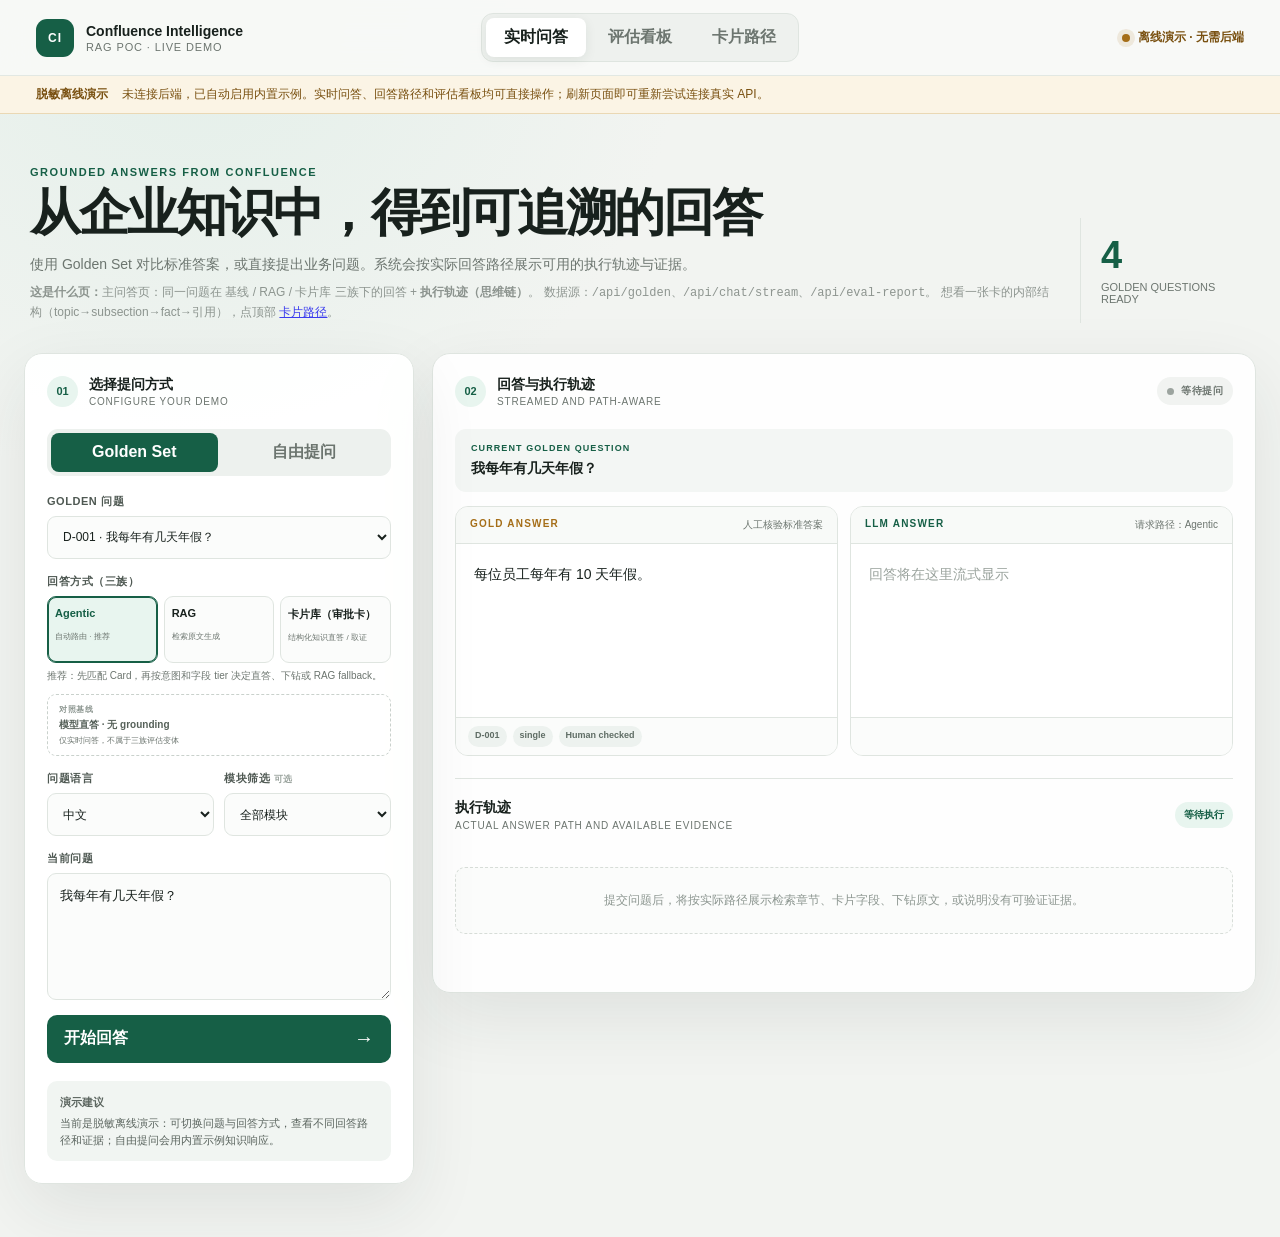
==== commit fb2750fb: "Add backend-free index demo fallback" ====
--- a/frontend/index.html
+++ b/frontend/index.html
@@ -118,7 +118,7 @@
 
             <div class="tip">
               <strong>演示建议</strong>
-              <span>先选 Golden Set 展示答案对比，再切换自由提问展示真实业务交互。</span>
+              <span id="demoTip">先选 Golden Set 展示答案对比，再切换自由提问展示真实业务交互。</span>
             </div>
           </aside>
 
@@ -219,6 +219,7 @@
       </section>
     </main>
 
+    <script src="./offline-demo.js"></script>
     <script src="./app.js"></script>
   </body>
 </html>
--- a/frontend/style.css
+++ b/frontend/style.css
@@ -44,6 +44,8 @@
 .system-status { justify-self: end; display: flex; align-items: center; gap: 8px; color: var(--muted); font-size: 12px; font-weight: 700; }
 .system-status span { width: 8px; height: 8px; border-radius: 50%; background: #9aa39d; }
 .system-status.is-online span { background: var(--green-bright); box-shadow: 0 0 0 5px rgba(32, 164, 116, .12); }
+.system-status.is-demo { color: #795010; }
+.system-status.is-demo span { background: var(--gold); box-shadow: 0 0 0 5px rgba(165, 110, 24, .12); }
 .system-status.is-error span { background: var(--red); }
 .demo-banner { display: flex; gap: 14px; padding: 10px 36px; color: #795010; background: var(--gold-soft); border-bottom: 1px solid #ead8b4; font-size: 12px; }
 
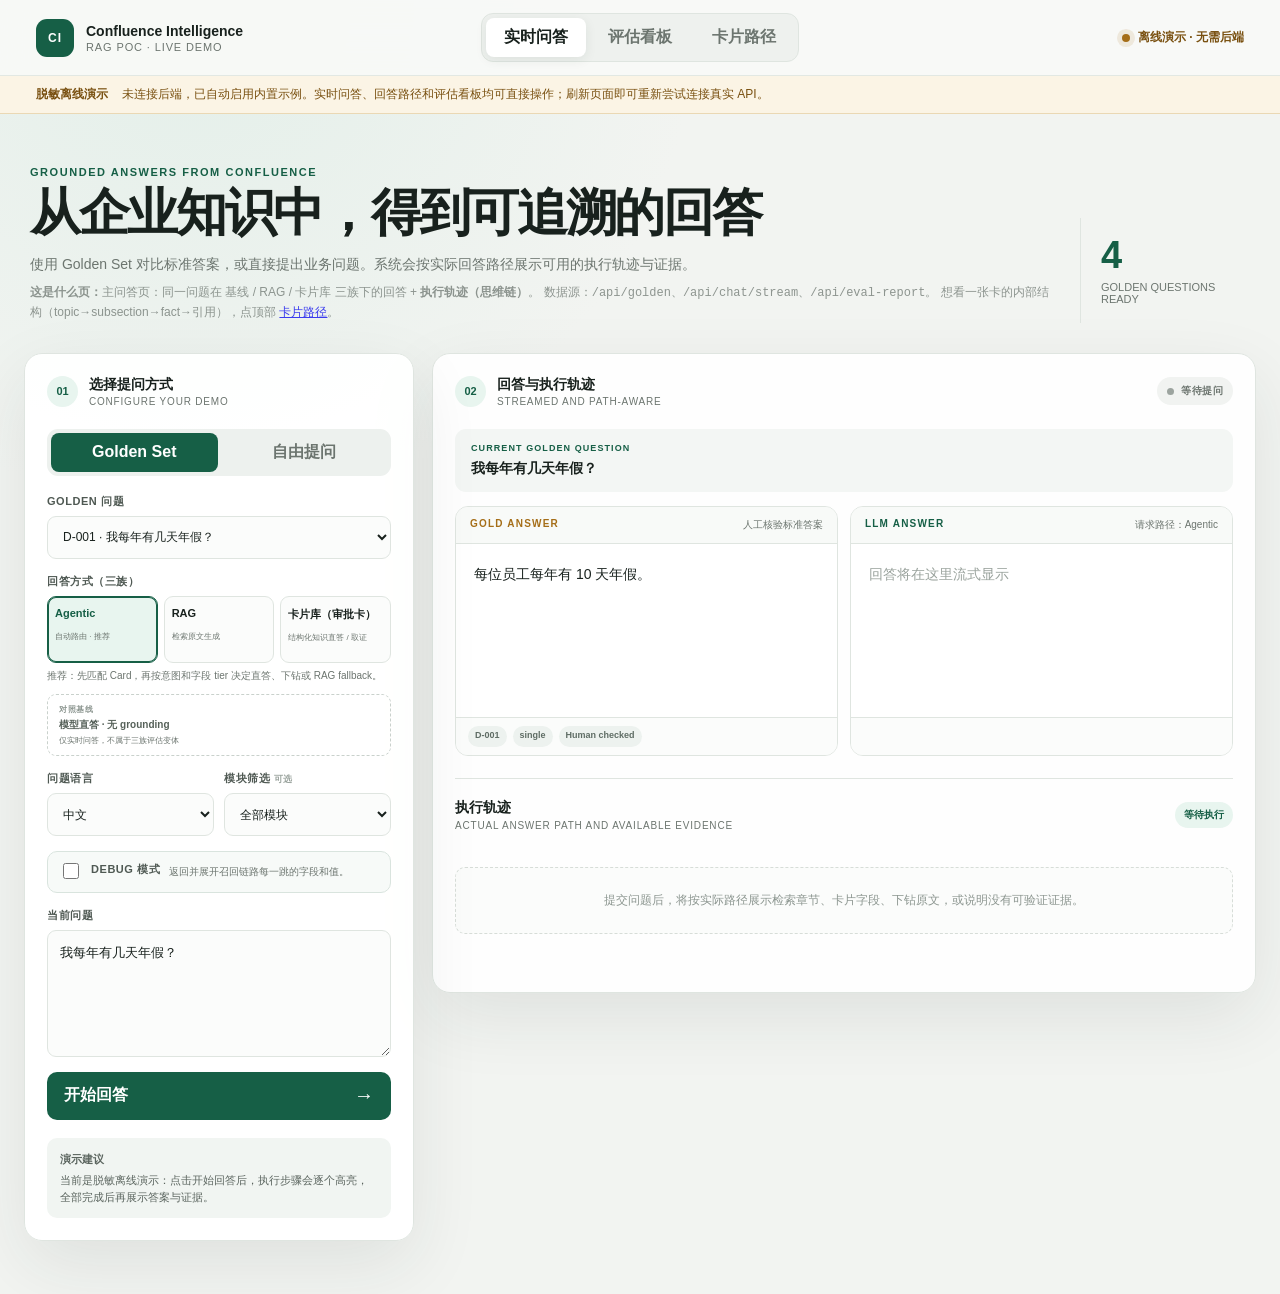
==== commit fb758823: "Add detailed debug card trace links" ====
--- a/frontend/index.html
+++ b/frontend/index.html
@@ -106,6 +106,12 @@
               </label>
             </div>
 
+            <label class="debug-toggle">
+              <input id="debugToggle" type="checkbox" />
+              <span>Debug 模式</span>
+              <small>返回并展开召回链路每一跳的字段和值。</small>
+            </label>
+
             <form id="questionForm">
               <label class="field">
                 <span>当前问题</span>
@@ -160,6 +166,7 @@
                 <div class="empty-state">提交问题后，将按实际路径展示检索章节、卡片字段、下钻原文，或说明没有可验证证据。</div>
               </div>
             </div>
+            <div id="debugPanel" class="debug-panel-host is-hidden"></div>
           </section>
         </div>
       </section>
@@ -220,6 +227,7 @@
     </main>
 
     <script src="./offline-demo.js"></script>
+    <script src="./debug-panel.js"></script>
     <script src="./app.js"></script>
   </body>
 </html>
--- a/frontend/style.css
+++ b/frontend/style.css
@@ -145,10 +145,22 @@
 .provenance-badge.is-retrieval, .provenance-badge.is-drill { color: #59665e; border-color: var(--line); background: #edf2ef; }
 .provenance-badge.is-none { color: var(--red); border-color: #e8c5c1; background: #faece9; }
 .evidence-list { display: grid; gap: 8px; margin-top: 12px; }
-.execution-trace { display: flex; flex-wrap: wrap; gap: 6px; margin-top: 12px; }
-.trace-step { display: flex; align-items: center; gap: 6px; padding: 6px 8px; border: 1px solid #dce7e1; border-radius: 999px; color: #546159; background: #f4f8f5; font-size: 9px; }
-.trace-step span { display: grid; place-items: center; width: 16px; height: 16px; border-radius: 50%; color: white; background: var(--green); font-size: 8px; }
-.trace-step strong { font-weight: 700; }
+.execution-trace { display: grid; grid-template-columns: repeat(auto-fit, minmax(190px, 1fr)); gap: 8px; margin-top: 12px; }
+.trace-step {
+  display: grid; grid-template-columns: 24px minmax(0, 1fr) auto; gap: 8px; align-items: center;
+  min-height: 58px; padding: 9px 10px; border: 1px solid #dce7e1; border-radius: 10px;
+  color: #68736d; background: #f6f8f6; font-size: 9px; transition: border-color .2s, background .2s, box-shadow .2s;
+}
+.trace-step span { display: grid; place-items: center; width: 24px; height: 24px; border-radius: 50%; color: #748078; background: #e5ebe7; font-size: 9px; font-weight: 800; }
+.trace-step strong { font-size: 10px; font-weight: 750; line-height: 1.45; }
+.trace-step em { color: #909992; font-size: 8px; font-style: normal; font-weight: 850; white-space: nowrap; }
+.trace-step.is-active { color: var(--ink); border-color: var(--green-bright); background: #f0faf5; box-shadow: 0 0 0 3px rgba(32, 164, 116, .18), 0 9px 24px rgba(22, 95, 70, .12); }
+.trace-step.is-active span { color: white; background: var(--green); animation: pulse 1s infinite; }
+.trace-step.is-active em { color: var(--green); }
+.trace-step.is-complete { color: #43554b; border-color: #c9dfd3; background: var(--green-soft); }
+.trace-step.is-complete span { color: white; background: var(--green-bright); }
+.trace-step.is-complete em { color: var(--green); }
+.trace-step.is-pending { opacity: .72; }
 .evidence-card { display: grid; grid-template-columns: 34px minmax(0, 1fr) auto; gap: 12px; align-items: start; padding: 12px; border: 1px solid var(--line); border-radius: 10px; background: #fbfcfb; }
 .evidence-rank { color: #a4ada7; font: 700 11px Consolas, monospace; }
 .evidence-title { display: flex; flex-wrap: wrap; gap: 8px; align-items: center; }
@@ -166,8 +178,125 @@
 .card-evidence p { margin: 7px 0; color: #4f5c55; font-size: 11px; line-height: 1.55; }
 .card-sources { display: flex; flex-wrap: wrap; gap: 5px; }
 .card-sources a { color: #66736b; font-size: 9px; text-decoration: underline; text-decoration-color: #b9c6be; text-underline-offset: 2px; }
+.matched-card {
+  display: grid; grid-template-columns: minmax(0,1fr) auto; gap: 14px; align-items: center;
+  padding: 14px; border: 1px solid #bddce6; border-radius: 11px; background: #f1f8fa;
+}
+.matched-card-main { display: grid; gap: 6px; min-width: 0; }
+.matched-card-main > span { color: #176b87; font-size: 9px; font-weight: 900; letter-spacing: .08em; text-transform: uppercase; }
+.matched-card-main strong { font-size: 13px; overflow-wrap: anywhere; }
+.matched-card-main p { color: #536058; font-size: 11px; line-height: 1.55; }
+.matched-card-link {
+  display: inline-flex; align-items: center; justify-content: center; min-height: 36px; padding: 0 12px;
+  border-radius: 9px; color: #fff; background: #176b87; font-size: 11px; font-weight: 850; text-decoration: none;
+  white-space: nowrap;
+}
+.matched-card-link:hover { background: #0f566e; }
 .empty-state { padding: 24px; border: 1px dashed #d7ddd8; border-radius: 10px; color: #8c9690; background: #fbfcfb; text-align: center; font-size: 12px; }
 .empty-state.is-loading { color: var(--green); }
+
+.debug-toggle {
+  display: flex; align-items: start; gap: 9px; margin: 0 0 15px; padding: 10px 11px;
+  border: 1px solid #d9e4de; border-radius: 10px; background: #f7faf8; color: #4f5953;
+}
+.debug-toggle input { width: 16px; height: 16px; margin-top: 1px; accent-color: var(--green); }
+.debug-toggle span, .debug-toggle small { display: block; }
+.debug-toggle span { font-size: 11px; font-weight: 900; letter-spacing: .05em; text-transform: uppercase; }
+.debug-toggle small { margin-top: 3px; color: var(--muted); font-size: 10px; line-height: 1.45; }
+.debug-panel-host { margin-top: 22px; }
+.debug-panel {
+  border: 1px solid #d7e3dc; border-radius: 16px; background: #ffffff; box-shadow: 0 14px 42px rgba(31,48,39,.08);
+  overflow: hidden;
+}
+.debug-panel-head {
+  display: flex; justify-content: space-between; gap: 18px; align-items: start; padding: 16px 18px;
+  border-bottom: 1px solid var(--line); background: #f7faf8;
+}
+.debug-panel-head span { color: var(--green); font-size: 10px; font-weight: 900; letter-spacing: .12em; }
+.debug-panel-head h2 { margin: 4px 0 6px; font-size: 18px; }
+.debug-panel-head p { color: var(--muted); font-size: 11px; line-height: 1.55; }
+.debug-panel-head strong {
+  flex: 0 0 auto; padding: 6px 9px; border-radius: 999px; color: #176b87; background: #e4f2f5;
+  font-size: 9px; letter-spacing: .06em; text-transform: uppercase;
+}
+.debug-hop-list { display: grid; gap: 12px; padding: 14px; }
+.debug-hop { border: 1px solid var(--line); border-radius: 12px; background: #fbfcfb; overflow: hidden; }
+.debug-hop.is-warning { border-color: #e8c5c1; box-shadow: inset 4px 0 var(--red); }
+.debug-hop > header {
+  display: grid; grid-template-columns: 30px minmax(0,1fr); gap: 10px; align-items: center; padding: 12px 13px;
+  border-bottom: 1px solid var(--line); background: #f8faf8;
+}
+.debug-hop > header > span {
+  display: grid; place-items: center; width: 30px; height: 30px; border-radius: 50%; color: #fff; background: var(--green);
+  font-size: 11px; font-weight: 900;
+}
+.debug-hop > header strong, .debug-hop > header small { display: block; }
+.debug-hop > header strong { font-size: 13px; }
+.debug-hop > header small { margin-top: 2px; color: var(--muted); font-size: 10px; line-height: 1.4; }
+.debug-hop-body { display: grid; gap: 10px; padding: 13px; }
+.debug-summary {
+  display: grid; grid-template-columns: repeat(auto-fit,minmax(190px,1fr)); gap: 7px; margin: 0;
+}
+.debug-summary div { min-width: 0; padding: 9px; border: 1px solid #e2e8e4; border-radius: 9px; background: #fff; }
+.debug-summary dt { margin-bottom: 5px; color: var(--muted); font-size: 9px; font-weight: 900; letter-spacing: .04em; }
+.debug-summary dd { margin: 0; min-width: 0; color: #33443a; font-size: 11px; line-height: 1.45; overflow-wrap: anywhere; }
+.debug-field-tree { display: grid; gap: 5px; min-width: 0; }
+.debug-field-tree .debug-field-tree { margin-top: 5px; padding-left: 8px; border-left: 2px solid #e5ece8; }
+.debug-field-row {
+  display: grid; grid-template-columns: minmax(120px,.28fr) minmax(0,1fr); gap: 8px; min-width: 0;
+  padding: 7px; border: 1px solid #e4ebe7; border-radius: 8px; background: #fff;
+}
+.debug-key { min-width: 0; }
+.debug-key code { display: block; color: #176b87; font: 800 10px Consolas,monospace; overflow-wrap: anywhere; }
+.debug-key span { display: inline-block; margin-top: 4px; color: #8c9690; font-size: 8px; font-weight: 800; }
+.debug-value { min-width: 0; overflow-wrap: anywhere; }
+.debug-scalar { color: #34483d; font: 600 11px/1.5 Consolas,monospace; overflow-wrap: anywhere; white-space: pre-wrap; }
+.debug-scalar.is-null { color: #9aa39d; }
+.debug-scalar.is-bool { color: #6f4bb2; }
+.debug-scalar.is-number { color: var(--green); }
+.debug-long-text, .debug-json pre, .debug-body-md pre {
+  width: 100%; max-height: 340px; margin: 0; overflow: auto; padding: 10px; border: 1px solid #e1e8e4;
+  border-radius: 9px; color: #2d3d34; background: #f9fbfa; font: 11px/1.55 Consolas,monospace; white-space: pre-wrap;
+}
+.debug-json { border-top: 1px solid var(--line); background: #fff; }
+.debug-json summary { padding: 10px 13px; color: var(--green); cursor: pointer; font-size: 10px; font-weight: 900; }
+.debug-json pre { max-height: 460px; margin: 0 13px 13px; }
+.debug-table-wrap { overflow: auto; border: 1px solid var(--line); border-radius: 9px; background: #fff; }
+.debug-table { min-width: 760px; font-size: 10px; }
+.debug-table th, .debug-table td { padding: 9px; white-space: normal; vertical-align: top; }
+.debug-table code, .debug-id-list code, .debug-missed code {
+  color: #4d5b54; background: #eef3f0; border-radius: 6px; padding: 3px 5px; font: 700 10px Consolas,monospace;
+  overflow-wrap: anywhere;
+}
+.debug-missed {
+  display: grid; gap: 7px; padding: 10px; border: 1px solid #e8c5c1; border-radius: 9px; color: var(--red); background: #fff5f3;
+  font-size: 11px;
+}
+.debug-missed strong { font-size: 11px; }
+.debug-missed span { color: #9e5149; }
+.debug-missed code { color: var(--red); background: #fae8e5; }
+.debug-ok, .debug-empty, .debug-empty-inline {
+  padding: 11px; border: 1px dashed #d7ddd8; border-radius: 9px; color: #78837c; background: #fff; font-size: 11px;
+}
+.debug-empty { text-align: center; }
+.debug-ref, .debug-card-node, .debug-fact {
+  display: grid; gap: 9px; padding: 12px; border: 1px solid #dde7e1; border-radius: 10px; background: #fff;
+}
+.debug-ref + .debug-ref, .debug-card-node + .debug-card-node, .debug-fact + .debug-fact { margin-top: 8px; }
+.debug-ref header { display: flex; align-items: center; gap: 8px; }
+.debug-ref header span {
+  color: #9aa39d; font: 800 10px Consolas,monospace;
+}
+.debug-ref header strong { font-size: 12px; }
+.debug-source-link { color: var(--green); font-size: 10px; overflow-wrap: anywhere; }
+.debug-body-md { display: grid; gap: 6px; }
+.debug-body-md strong, .debug-subtitle {
+  color: #4f5953; font-size: 10px; font-weight: 900; letter-spacing: .05em; text-transform: uppercase;
+}
+.debug-card-structure { display: grid; gap: 10px; }
+.debug-card-node summary { color: var(--green); cursor: pointer; font-size: 11px; font-weight: 900; }
+.debug-fact strong { font-size: 11px; }
+.debug-id-list { display: flex; flex-wrap: wrap; gap: 5px; }
 
 .eval-heading { padding: 52px 4px 28px; }
 .eval-heading button { min-height: 40px; padding: 0 14px; border: 1px solid var(--line); border-radius: 9px; background: white; font-weight: 700; }
@@ -297,6 +426,8 @@
   .metric-pair { grid-template-columns: 1fr 1fr; }
   .type-row { grid-template-columns: 1fr; }
   .field-row { grid-template-columns: 1fr; }
+  .matched-card { grid-template-columns: 1fr; align-items: stretch; }
+  .matched-card-link { width: 100%; }
   .bar-row { grid-template-columns: 1fr; }
 }
 
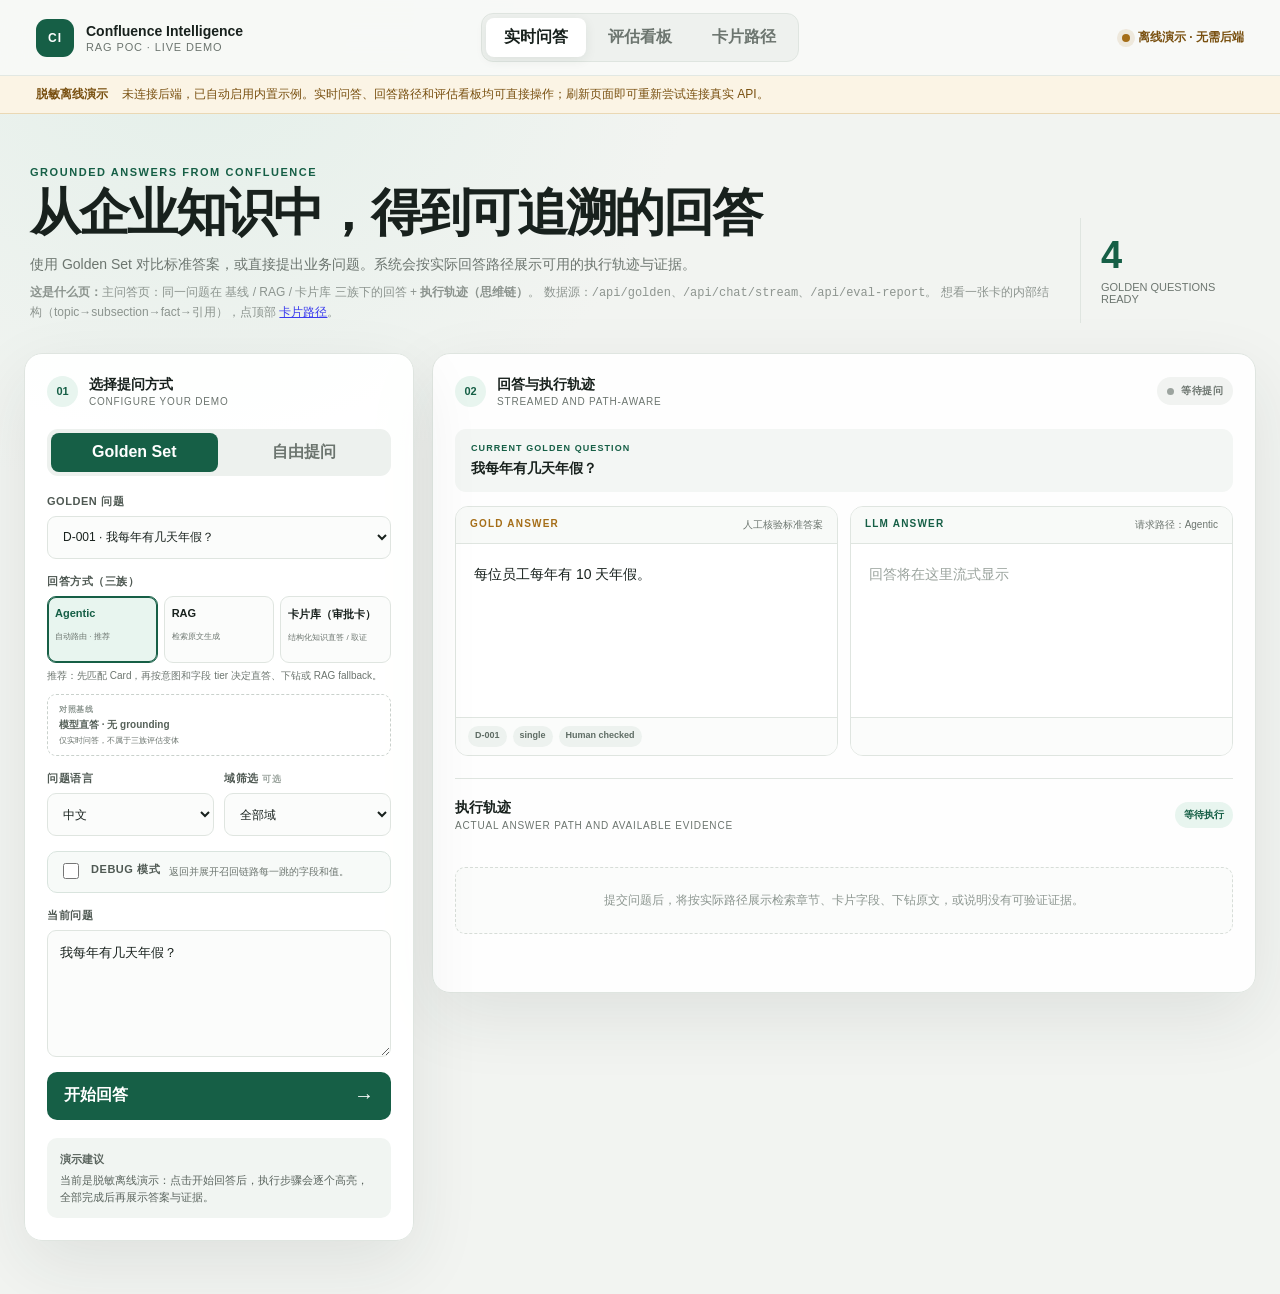
==== commit 53368de5: "Migrate frontend module facet to domains" ====
--- a/frontend/index.html
+++ b/frontend/index.html
@@ -99,9 +99,9 @@
                 </select>
               </label>
               <label class="field">
-                <span>模块筛选 <em>可选</em></span>
-                <select id="moduleSelect">
-                  <option value="">全部模块</option>
+                <span>域筛选 <em>可选</em></span>
+                <select id="domainSelect">
+                  <option value="">全部域</option>
                 </select>
               </label>
             </div>
--- a/frontend/style.css
+++ b/frontend/style.css
@@ -132,7 +132,7 @@
 .answer-copy.streaming::after { content: ""; display: inline-block; width: 7px; height: 15px; margin-left: 3px; vertical-align: -2px; background: var(--green); animation: blink .8s infinite; }
 .error-copy { color: var(--red); }
 .answer-card footer { display: flex; flex-wrap: wrap; gap: 6px; min-height: 38px; padding: 8px 12px; border-top: 1px solid var(--line); background: #fbfcfb; }
-.answer-card footer span, .module-tags span { padding: 4px 7px; border-radius: 999px; color: #5e6c64; background: #edf2ef; font-size: 9px; font-weight: 700; }
+.answer-card footer span, .domain-tags span { padding: 4px 7px; border-radius: 999px; color: #5e6c64; background: #edf2ef; font-size: 9px; font-weight: 700; }
 .evidence-section { margin-top: 22px; padding-top: 20px; border-top: 1px solid var(--line); }
 .evidence-heading strong, .evidence-heading span { display: block; }
 .evidence-heading strong { font-size: 14px; }
@@ -168,7 +168,7 @@
 .evidence-title a:hover { color: var(--green); }
 .evidence-title code { color: var(--muted); font-size: 9px; }
 .evidence-card p { margin: 5px 0 7px; color: var(--muted); font-size: 10px; }
-.module-tags { display: flex; flex-wrap: wrap; gap: 4px; }
+.domain-tags { display: flex; flex-wrap: wrap; gap: 4px; }
 .score-value { color: var(--green); font: 700 10px Consolas, monospace; }
 .evidence-kind { padding: 4px 7px; border-radius: 999px; color: #6d5a28; background: var(--gold-soft); font-size: 8px; font-weight: 800; text-transform: uppercase; }
 .card-evidence { display: grid; grid-template-columns: 34px minmax(0, 1fr); gap: 12px; padding: 13px; border: 1px solid #dce7e1; border-radius: 10px; background: #f8fbf9; }
@@ -182,10 +182,15 @@
   display: grid; grid-template-columns: minmax(0,1fr) auto; gap: 14px; align-items: center;
   padding: 14px; border: 1px solid #bddce6; border-radius: 11px; background: #f1f8fa;
 }
+.matched-card.is-warning { border-color: #ead8b4; background: #fff9ed; box-shadow: inset 4px 0 var(--gold); }
+.matched-card.is-sibling { border-color: #b9d9c6; background: #eef8f2; box-shadow: inset 4px 0 var(--green); }
 .matched-card-main { display: grid; gap: 6px; min-width: 0; }
 .matched-card-main > span { color: #176b87; font-size: 9px; font-weight: 900; letter-spacing: .08em; text-transform: uppercase; }
+.matched-card.is-warning .matched-card-main > span { color: #9a5c11; }
+.matched-card.is-sibling .matched-card-main > span { color: var(--green); }
 .matched-card-main strong { font-size: 13px; overflow-wrap: anywhere; }
 .matched-card-main p { color: #536058; font-size: 11px; line-height: 1.55; }
+.matched-card-warning { color: #795010 !important; }
 .matched-card-link {
   display: inline-flex; align-items: center; justify-content: center; min-height: 36px; padding: 0 12px;
   border-radius: 9px; color: #fff; background: #176b87; font-size: 11px; font-weight: 850; text-decoration: none;
@@ -222,6 +227,7 @@
 .debug-hop-list { display: grid; gap: 12px; padding: 14px; }
 .debug-hop { border: 1px solid var(--line); border-radius: 12px; background: #fbfcfb; overflow: hidden; }
 .debug-hop.is-warning { border-color: #e8c5c1; box-shadow: inset 4px 0 var(--red); }
+.debug-hop.is-recovery { border-color: #bddce6; box-shadow: inset 4px 0 #176b87; }
 .debug-hop > header {
   display: grid; grid-template-columns: 30px minmax(0,1fr); gap: 10px; align-items: center; padding: 12px 13px;
   border-bottom: 1px solid var(--line); background: #f8faf8;
@@ -275,6 +281,24 @@
 .debug-missed strong { font-size: 11px; }
 .debug-missed span { color: #9e5149; }
 .debug-missed code { color: var(--red); background: #fae8e5; }
+.debug-card-gap, .debug-recovery, .debug-bridge {
+  display: grid; gap: 7px; padding: 10px; border-radius: 9px; font-size: 11px; line-height: 1.5;
+}
+.debug-card-gap { border: 1px solid #ead8b4; color: #795010; background: var(--gold-soft); }
+.debug-recovery { border: 1px solid #bddce6; color: #176b87; background: #e4f2f5; }
+.debug-card-gap strong, .debug-recovery strong, .debug-bridge strong { font-size: 11px; }
+.debug-card-gap span { color: #7f5b20; }
+.debug-recovery span { color: #315f6e; }
+.debug-bridge { border: 1px dashed #cbd7d0; color: #4f5953; background: #f8faf8; }
+.debug-bridge > div { display: flex; flex-wrap: wrap; gap: 6px; }
+.debug-bridge-step {
+  display: inline-flex; align-items: center; gap: 6px; min-height: 28px; padding: 4px 8px;
+  border-radius: 999px; background: #fff; border: 1px solid #dde7e1; font-size: 10px; font-weight: 800;
+}
+.debug-bridge-step b {
+  display: grid; place-items: center; width: 17px; height: 17px; border-radius: 50%;
+  color: #fff; background: #176b87; font-size: 8px;
+}
 .debug-ok, .debug-empty, .debug-empty-inline {
   padding: 11px; border: 1px dashed #d7ddd8; border-radius: 9px; color: #78837c; background: #fff; font-size: 11px;
 }
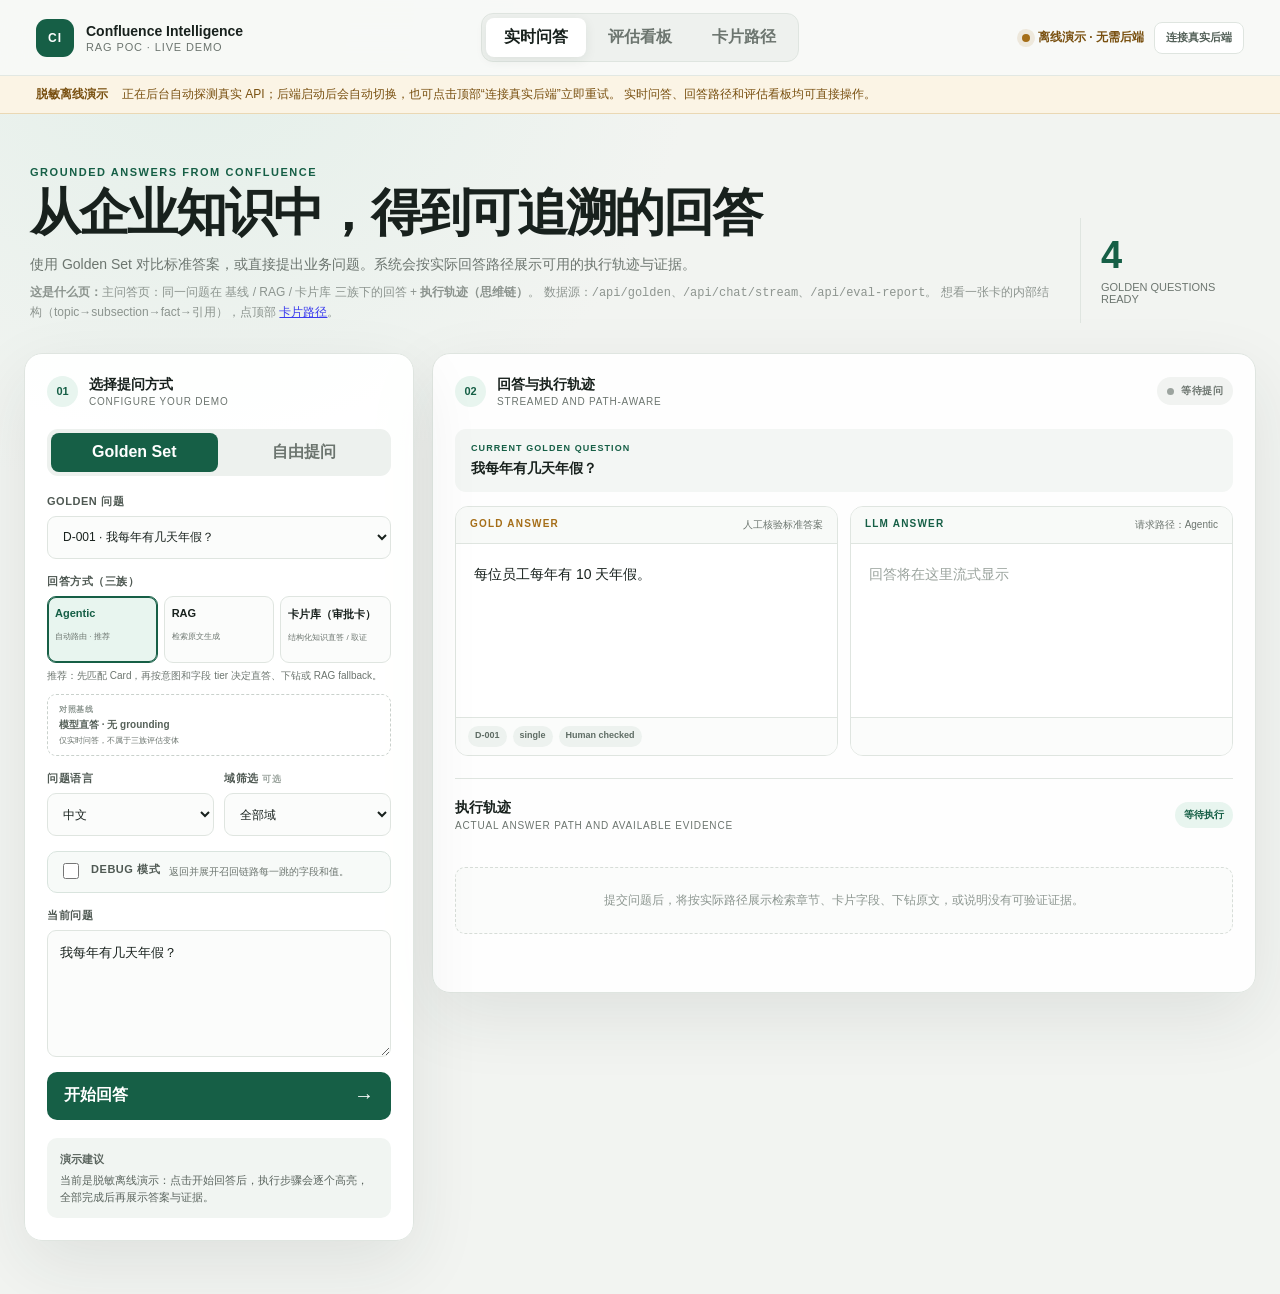
==== commit 0f05e25d: "Add backend auto-reconnect and CORS support" ====
--- a/frontend/index.html
+++ b/frontend/index.html
@@ -20,7 +20,10 @@
         <button class="tab" type="button" data-view="evaluation">评估看板</button>
         <a class="tab" href="./cards.html" style="text-decoration:none">卡片路径</a>
       </nav>
-      <div id="systemStatus" class="system-status"><span></span>正在连接</div>
+      <div class="backend-control">
+        <div id="systemStatus" class="system-status"><span></span>正在连接</div>
+        <button id="backendSwitchBtn" class="backend-switch" type="button">连接后端</button>
+      </div>
     </header>
 
     <div id="demoBanner" class="demo-banner" hidden></div>
--- a/frontend/style.css
+++ b/frontend/style.css
@@ -41,12 +41,19 @@
 .tabs { display: flex; gap: 4px; padding: 4px; border: 1px solid var(--line); border-radius: 12px; background: #eef1ee; }
 .tab { padding: 9px 18px; border: 0; border-radius: 8px; color: var(--muted); background: transparent; font-weight: 700; }
 .tab.is-active { color: var(--ink); background: white; box-shadow: 0 3px 12px rgba(25, 45, 34, .08); }
-.system-status { justify-self: end; display: flex; align-items: center; gap: 8px; color: var(--muted); font-size: 12px; font-weight: 700; }
+.backend-control { justify-self: end; display: flex; align-items: center; justify-content: end; gap: 10px; min-width: 0; }
+.system-status { display: flex; align-items: center; gap: 8px; color: var(--muted); font-size: 12px; font-weight: 700; white-space: nowrap; }
 .system-status span { width: 8px; height: 8px; border-radius: 50%; background: #9aa39d; }
 .system-status.is-online span { background: var(--green-bright); box-shadow: 0 0 0 5px rgba(32, 164, 116, .12); }
 .system-status.is-demo { color: #795010; }
 .system-status.is-demo span { background: var(--gold); box-shadow: 0 0 0 5px rgba(165, 110, 24, .12); }
 .system-status.is-error span { background: var(--red); }
+.backend-switch {
+  min-height: 32px; padding: 0 11px; border: 1px solid var(--line); border-radius: 8px;
+  color: #536058; background: #fff; font-size: 11px; font-weight: 800; white-space: nowrap;
+}
+.backend-switch:hover { border-color: var(--green); color: var(--green); }
+.backend-switch:disabled { cursor: wait; opacity: .62; }
 .demo-banner { display: flex; gap: 14px; padding: 10px 36px; color: #795010; background: var(--gold-soft); border-bottom: 1px solid #ead8b4; font-size: 12px; }
 
 main { width: min(1480px, calc(100% - 48px)); margin: 0 auto 54px; }
